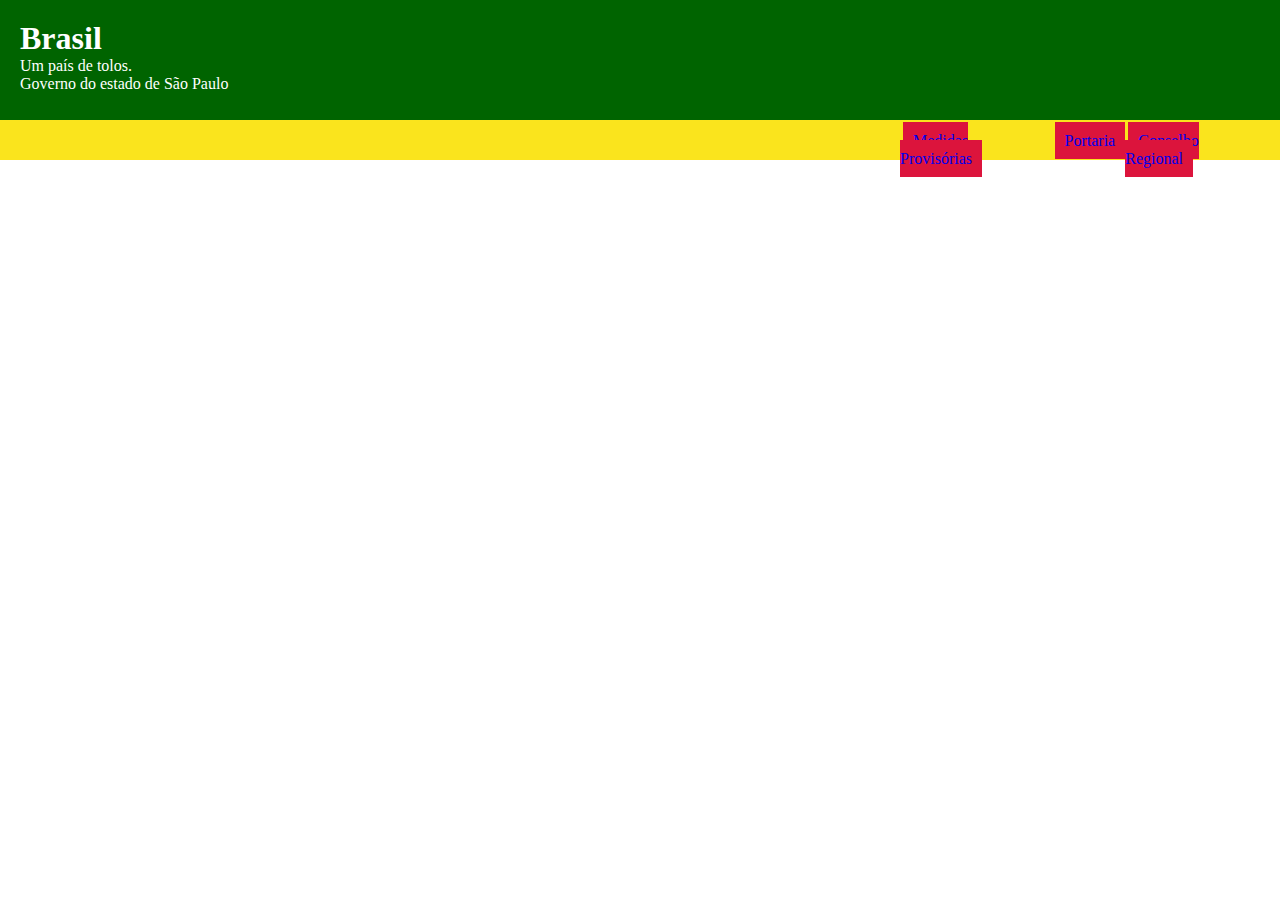
==== pratica.html @ e880c133 "a" ====
<!DOCTYPE html>
<html lang="pt-br">

<head>
    <meta charset="UTF-8">
    <meta http-equiv="X-UA-Compatible" content="IE=edge">
    <meta name="viewport" content="width=device-width, initial-scale=1.0">
    <link rel="stylesheet" href="pratica.css">
    <title>Pratica diária</title>
</head>

<body>

    <header id="header">

        <h1> Brasil </h1>
        <p>Um país de tolos.</p>

        <p>Governo do estado de São Paulo</p>

    </header>

    <nav class="scrollbar">

        <ul>

<li> <a href="#">Medidas Provisórias</a></li>
<li> <a href="#">Portaria</a></li>
<li> <a href="#">Conselho Regional</a></li>

        </ul>



    </nav>


</body>

</html>
---- pratica.css ----
@charset "utf-8";

* {padding: 0px; margin: 0px;}

#header {background-color: darkgreen;
height: 120px;}

#header > h1 {color: white; padding-top: 20px; padding-left: 20px;}

#header > p {color: white; padding-left: 20px;}

.scrollbar {background-color: rgb(250, 228, 29); height: 40px;}

li > a {background-color: crimson; height: 46px; width: 20px;
    padding: 10px; margin-left: 3px; text-decoration: none;}

ul {display: flex; list-style: none; padding: 12px; padding-left: 900px;}
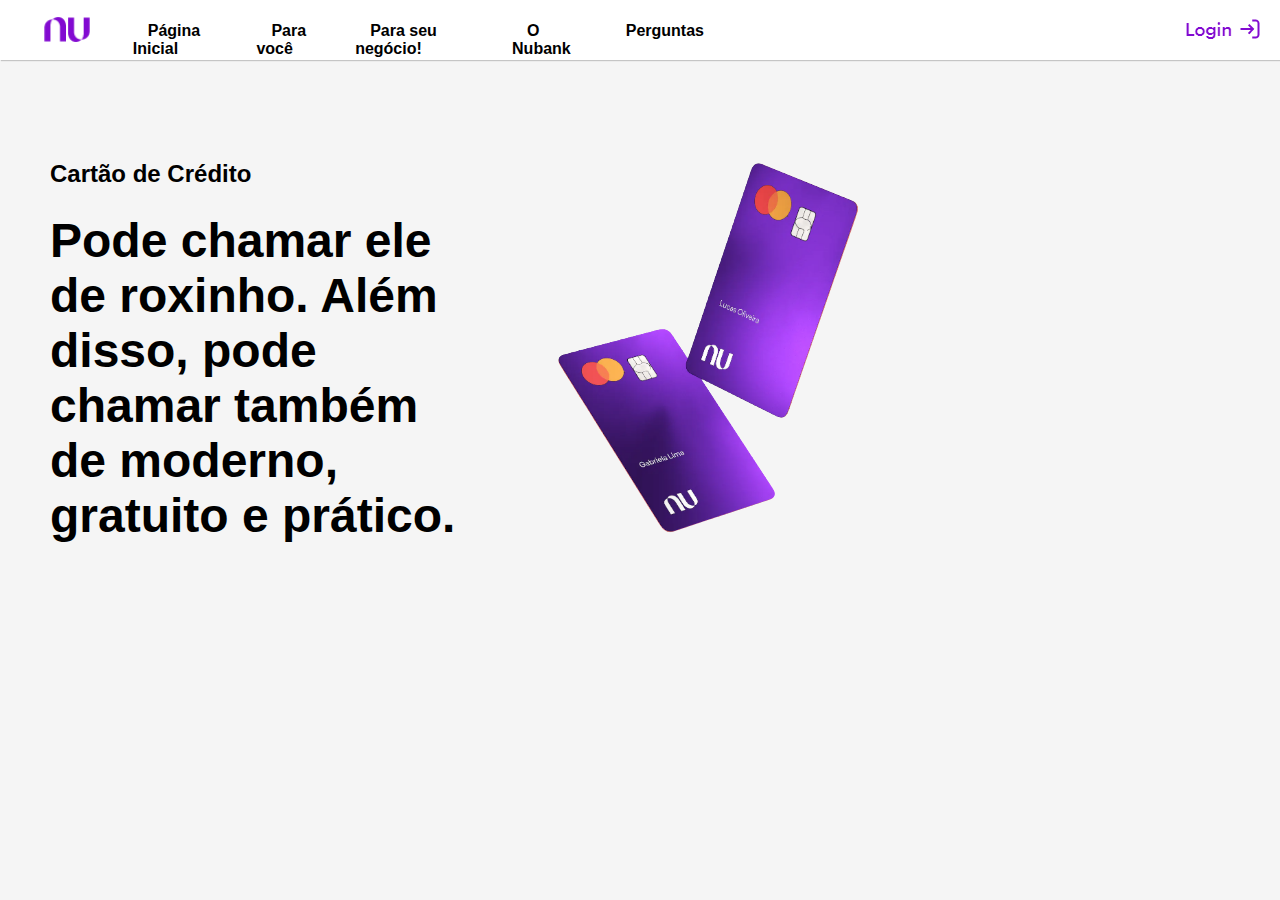
==== commit 4f48c8aa: "Pratica do Nubank" ====
--- a/pratica.html
+++ b/pratica.html
@@ -6,34 +6,47 @@
     <meta http-equiv="X-UA-Compatible" content="IE=edge">
     <meta name="viewport" content="width=device-width, initial-scale=1.0">
     <link rel="stylesheet" href="pratica.css">
-    <title>Pratica diária</title>
+    <title>Desafio Nubank</title>
 </head>
 
 <body>
 
-    <header id="header">
+<header class="header">
 
-        <h1> Brasil </h1>
-        <p>Um país de tolos.</p>
+<img src="imagens_nubank/logo.PNG" id="logo" alt="logonubank">
 
-        <p>Governo do estado de São Paulo</p>
+<ul id="top-menu">
 
-    </header>
+<li><a href="#">Página Inicial</a></li>
+<li><a href="#">Para você</a></li>
+<li><a href="#">Para seu negócio!</a></li>
+<li><a href="#">O Nubank</a></li>
+<li><a href="#">Perguntas</a></li>
 
-    <nav class="scrollbar">
+</ul>
 
-        <ul>
+<img id="login" src="imagens_nubank/login.png" width="78x" height="23px" alt="login"> 
 
-<li> <a href="#">Medidas Provisórias</a></li>
-<li> <a href="#">Portaria</a></li>
-<li> <a href="#">Conselho Regional</a></li>
+</header>
 
-        </ul>
+<div class="super-container">
+
+    <div class="main-container">
+
+    <h1>Cartão de Crédito</h1>
+
+    <p id="bloco">Pode chamar ele <br> de roxinho. Além <br> disso, pode <br> chamar também<br>  de moderno, <br> gratuito e prático.</p>
 
 
+    </div>
 
-    </nav>
+    <div class="cartao">
 
+    <img id="cartao" src="imagens_nubank/cartao.png" alt="cartao">
+
+    </div>
+
+</div>
 
 </body>
 
--- a/pratica.css
+++ b/pratica.css
@@ -2,18 +2,30 @@
 
 * {padding: 0px; margin: 0px;}
 
-#header {background-color: darkgreen;
-height: 120px;}
+body {background-color: #F5F5F5;}
 
-#header > h1 {color: white; padding-top: 20px; padding-left: 20px;}
+header {background-color: white; display: flex;
+height: 60px;
+box-shadow: 1px 1px 1px rgb(197, 197, 197);}
 
-#header > p {color: white; padding-left: 20px;}
+img#logo {padding: 15px;
+padding-left: 40px;}
 
-.scrollbar {background-color: rgb(250, 228, 29); height: 40px;}
+img#login {padding: 18px; padding-left: 450px;}
 
-li > a {background-color: crimson; height: 46px; width: 20px;
-    padding: 10px; margin-left: 3px; text-decoration: none;}
+ul#top-menu {padding: 15px; display: flex; padding-top: 22px;
+margin-left: 10px; list-style-type: none;}
 
-ul {display: flex; list-style: none; padding: 12px; padding-left: 900px;}
+li > a {text-decoration: none; padding: 15px; font-size: 16px; color: black; font-weight: bolder; font-family: Arial, Helvetica, sans-serif;}
+
+.super-container {display: flex;}
+
+.main-container {padding-top: 100px; padding-left: 50px;}
+
+.main-container > h1 {font-size: 24px; color: black; font-weight: bolder; font-family: Arial, Helvetica, sans-serif;}
+
+.main-container > p {padding-top: 25px; font-size: 48px; color: black; font-weight: bolder; font-family: Arial, Helvetica, sans-serif;}
+
+.cartao {padding: 100px;}
 
 
